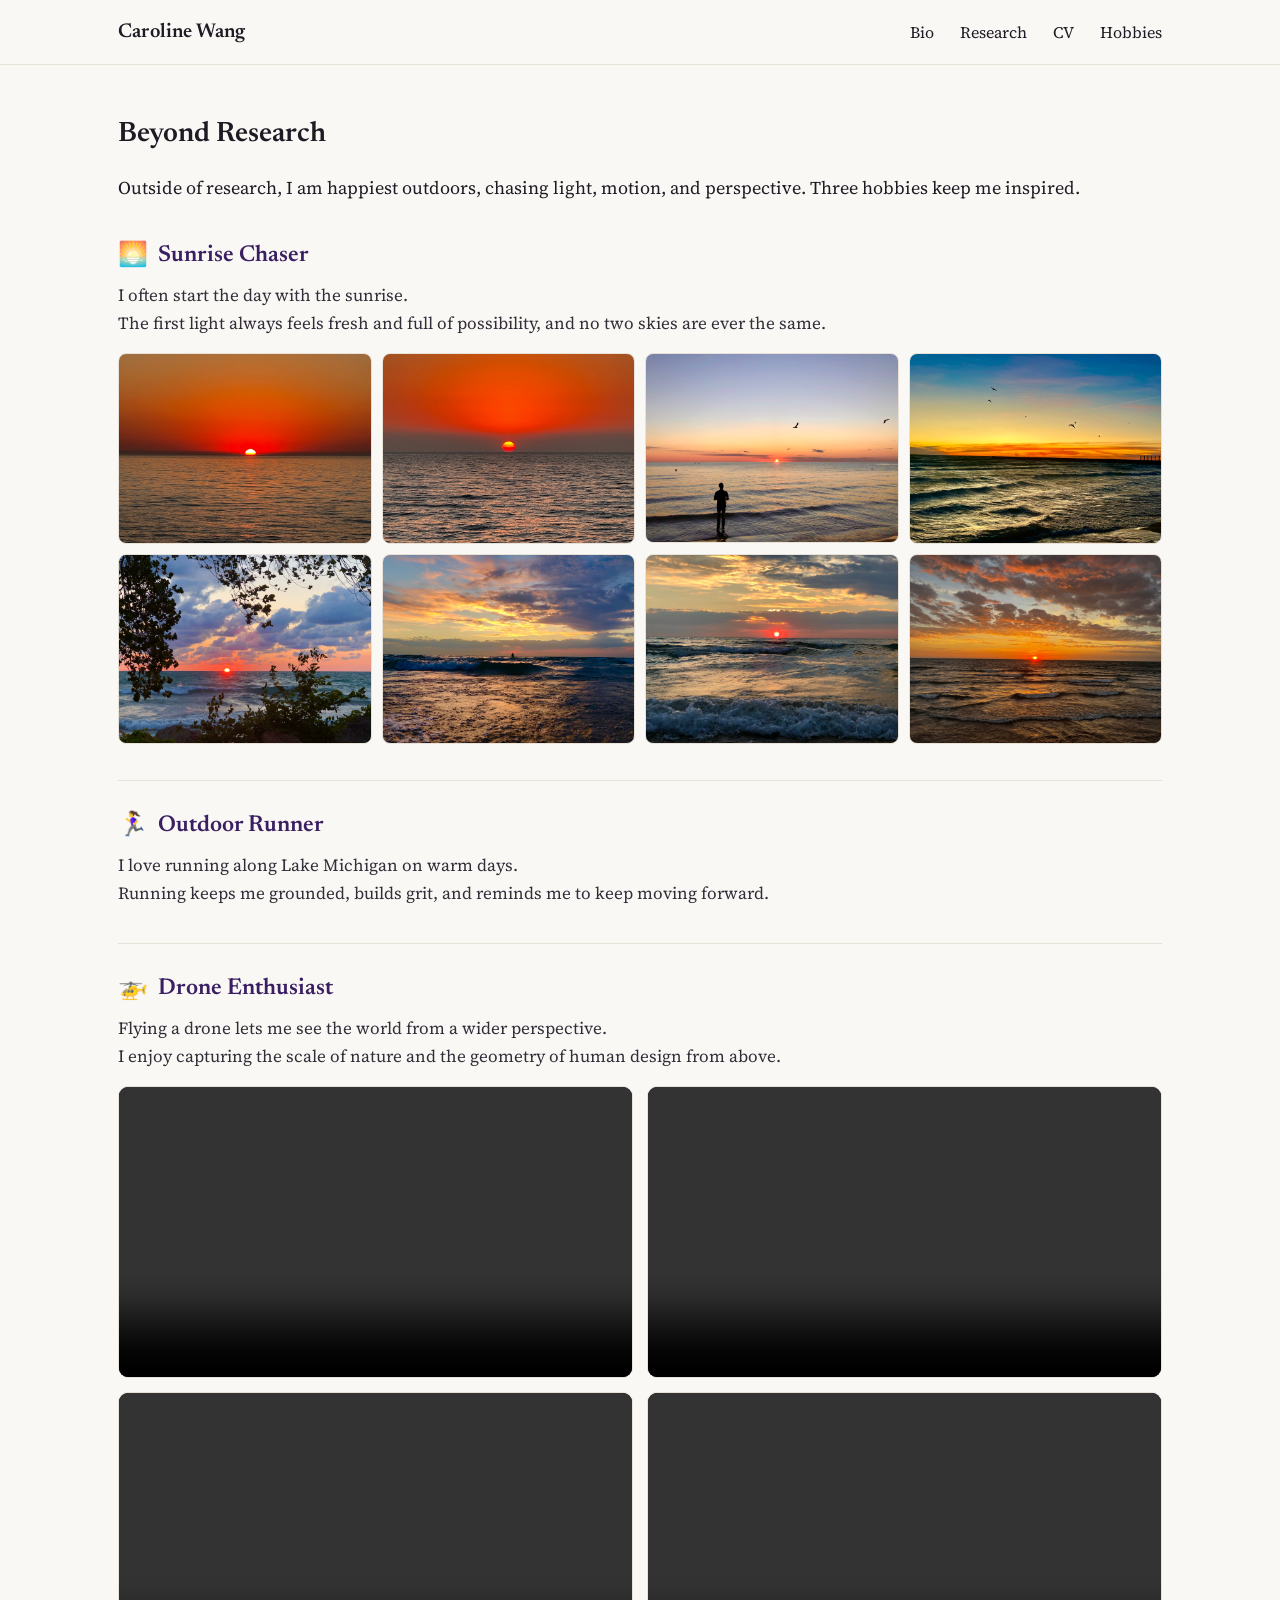
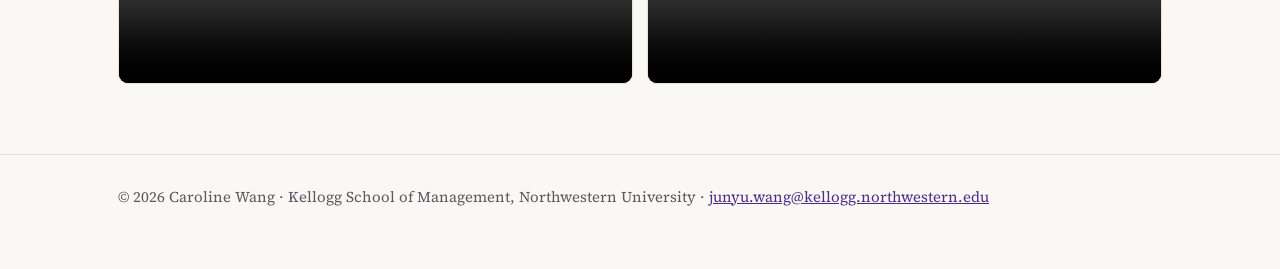
==== hobbies.html @ 446d6ba0 "Publish academic website Co-Authored-By: Claude Opus 4.8 <noreply@anthropic.com>" ====
<!DOCTYPE html>
<html lang="en">
<head>
<meta charset="utf-8">
<meta name="viewport" content="width=device-width, initial-scale=1">
<title>Beyond Research — Caroline Wang</title>
<meta name="description" content="Beyond research — hobbies and interests of Caroline Wang: sunrise photography, running, and drone flying.">
<meta name="author" content="Caroline Wang">
<link rel="preconnect" href="https://fonts.googleapis.com">
<link rel="preconnect" href="https://fonts.gstatic.com" crossorigin>
<link href="https://fonts.googleapis.com/css2?family=Newsreader:ital,opsz,wght@0,6..72,400;0,6..72,500;0,6..72,600;1,6..72,400&family=Source+Serif+4:opsz,wght@8..60,400;8..60,500;8..60,600&display=swap" rel="stylesheet">
<link rel="stylesheet" href="styles.css">
</head>
<body>

  <nav><div class="wrap">
    <a class="brand" href="index.html">Caroline Wang</a>
    <ul>
      <li><a href="index.html">Bio</a></li>
      <li><a href="research.html">Research</a></li>
      <li><a href="files/cv_caroline.pdf" target="_blank" rel="noopener">CV</a></li>
      <li><a href="hobbies.html">Hobbies</a></li>
    </ul>
  </div></nav>

  <section class="nobordertop"><div class="wrap">
    <h2>Beyond Research</h2>
    <p class="about" style="margin:0 0 30px;">Outside of research, I am happiest outdoors, chasing light, motion, and perspective. Three hobbies keep me inspired.</p>

    <div class="hobby-block">
      <h3><span class="ico">🌅</span> Sunrise Chaser</h3>
      <p>I often start the day with the sunrise.<br>The first light always feels fresh and full of possibility, and no two skies are ever the same.</p>
      <div class="gallery">
        <img src="files/sunrise1.jpg" alt="Sunrise">
        <img src="files/sunrise2.jpg" alt="Sunrise">
        <img src="files/sunrise3.jpg" alt="Sunrise">
        <img src="files/sunrise4.jpg" alt="Sunrise">
        <img src="files/sunrise5.jpg" alt="Sunrise">
        <img src="files/sunrise6.jpg" alt="Sunrise">
        <img src="files/sunrise7.jpg" alt="Sunrise">
        <img src="files/sunrise8.jpg" alt="Sunrise">
      </div>
    </div>

    <div class="hobby-block">
      <h3><span class="ico">🏃‍♀️</span> Outdoor Runner</h3>
      <p>I love running along Lake Michigan on warm days.<br>Running keeps me grounded, builds grit, and reminds me to keep moving forward.</p>
    </div>

    <div class="hobby-block">
      <h3><span class="ico">🚁</span> Drone Enthusiast</h3>
      <p>Flying a drone lets me see the world from a wider perspective.<br>I enjoy capturing the scale of nature and the geometry of human design from above.</p>
      <div class="videos">
        <div class="video"><video src="files/drone1.mp4" controls preload="metadata" playsinline></video></div>
        <div class="video"><video src="files/drone2.mp4" controls preload="metadata" playsinline></video></div>
        <div class="video"><video src="files/drone3.mp4" controls preload="metadata" playsinline></video></div>
        <div class="video"><video src="files/drone4.mp4" controls preload="metadata" playsinline></video></div>
      </div>
    </div>
  </div></section>

  <footer><div class="wrap">© 2026 Caroline Wang · Kellogg School of Management, Northwestern University · <a href="mailto:junyu.wang@kellogg.northwestern.edu">junyu.wang@kellogg.northwestern.edu</a></div></footer>
</body>
</html>
---- styles.css ----
:root{
  --purple:#4E2A84;        /* Northwestern Purple = your CV's RGB 78,42,132 */
  --purple-dark:#3a1f63;
  --ink:#1f1b24;
  --muted:#5c5660;
  --bg:#faf8f4;            /* warm off-white */
  --line:#e7e1d8;
  --chip:#f1ebe1;
  --maxw:1100px;
}
*{box-sizing:border-box;}
body{
  margin:0;background:var(--bg);color:var(--ink);
  font-family:"Source Serif 4",Georgia,serif;font-size:18px;line-height:1.65;
  -webkit-font-smoothing:antialiased;
}
.wrap{max-width:var(--maxw);margin:0 auto;padding:0 28px;}

/* nav */
nav{position:sticky;top:0;background:rgba(250,248,244,.92);backdrop-filter:blur(6px);
  border-bottom:1px solid var(--line);z-index:10;}
nav .wrap{display:flex;align-items:center;justify-content:space-between;height:64px;}
nav .brand{font-family:"Newsreader",serif;font-weight:600;font-size:20px;letter-spacing:.01em;}
nav ul{list-style:none;display:flex;gap:26px;margin:0;padding:0;}
nav a{color:var(--ink);text-decoration:none;font-size:16px;}
nav a:hover{color:var(--purple);}

/* hero */
header.hero{padding:60px 0 38px;}
.hero .wrap{display:grid;grid-template-columns:360px 1fr;gap:48px;align-items:center;}
h1{font-family:"Newsreader",serif;font-weight:600;font-size:46px;line-height:1.05;margin:0 0 10px;letter-spacing:-.01em;}
.role{font-size:19px;color:var(--muted);margin:0 0 3px;}
.status{display:inline-block;margin-top:12px;color:var(--purple);font-weight:600;
  border:1px solid var(--purple);border-radius:999px;padding:4px 14px;font-size:15px;}
.brandline{font-style:italic;font-size:20px;line-height:1.5;margin:22px 0 0;color:#332d39;max-width:34em;}
.tags{margin:18px 0 0;display:flex;flex-direction:column;align-items:flex-start;gap:8px;}
.tag{background:var(--chip);color:#4a4451;border:1px solid var(--line);border-radius:6px;
  padding:4px 11px;font-size:14.5px;}
/* swap the placeholder for a real photo: replace the <div class="photo">…</div>
   with  <img class="photo" src="files/headshot.jpg" alt="Caroline Wang">  */
.photo{width:100%;height:auto;border-radius:8px;border:1px solid var(--line);display:block;}
.btns{margin-top:24px;display:flex;gap:14px;flex-wrap:wrap;}
.btn{display:inline-block;background:var(--purple);color:#fff;text-decoration:none;
  padding:11px 20px;border-radius:6px;font-size:16px;}
.btn:hover{background:var(--purple-dark);}
.btn.ghost{background:transparent;color:var(--purple);border:1px solid var(--purple);}
.meta{margin-top:20px;color:var(--muted);font-size:16px;}
.meta a{color:var(--purple);}
.herotext h1{margin-top:0;}
.herotext .bio{margin:16px 0 0;}

/* sections */
section{padding:34px 0;border-top:1px solid var(--line);}
section.nobordertop{border-top:none;padding-top:46px;}
h2{font-family:"Newsreader",serif;font-weight:600;font-size:28px;margin:0 0 16px;}
.about p{margin:0 0 12px;}
.group{font-family:"Newsreader",serif;font-weight:600;font-size:21px;color:var(--purple-dark);
  margin:28px 0 14px;}
.group:first-of-type{margin-top:6px;}
.paper{margin:0 0 22px;}
.paper .ttl{font-weight:600;font-size:19px;line-height:1.4;}
.paper .ttl a{color:var(--ink);text-decoration:none;border-bottom:1px solid var(--line);}
.paper .ttl a:hover{color:var(--purple);border-color:var(--purple);}
.badge{display:inline-block;background:var(--purple);color:#fff;font-size:12px;
  letter-spacing:.05em;text-transform:uppercase;border-radius:4px;padding:2px 8px;margin-right:8px;vertical-align:2px;}
.auth{color:var(--muted);font-size:16px;margin:2px 0;}
.auth a{color:var(--purple);text-decoration:none;}
.auth a:hover{text-decoration:underline;}
.award{color:var(--muted);font-size:16px;margin:2px 0;font-style:italic;}
.award a{color:var(--purple);text-decoration:none;}
.award a:hover{text-decoration:underline;}
.abs{font-size:16.5px;color:#332d39;margin:6px 0 0;}
.paper .auth,.paper .award,.paper .links,.paper .abs{margin-left:22px;}
.links{margin-top:7px;}
.links a{color:var(--purple);font-size:15px;margin-right:14px;text-decoration:none;}
.links a:hover{text-decoration:underline;}
.links a.abs-toggle{cursor:pointer;}
.links a.abs-toggle::after{content:" \25B8";font-size:.85em;}      /* ▸ collapsed */
.links a.abs-toggle.open::after{content:" \25BE";}                 /* ▾ expanded */
footer{padding:30px 0 60px;border-top:1px solid var(--line);color:var(--muted);font-size:15px;}
footer a{color:var(--purple);}

/* education */
.edu{margin:0 0 18px;display:flex;justify-content:space-between;gap:20px;align-items:baseline;}
.edu .inst{font-weight:600;margin-bottom:5px;}
.edu .loc{color:var(--muted);font-weight:400;font-size:0.92em;}
.edu .deg{color:var(--muted);font-size:16.5px;line-height:1.5;}
.edu .yr{color:var(--muted);font-size:15px;white-space:nowrap;}

/* hobbies */
.hobbies-grid{display:grid;grid-template-columns:repeat(auto-fit,minmax(210px,1fr));gap:18px;margin-top:6px;}
.hobby{background:#fff;border:1px solid var(--line);border-radius:10px;padding:20px;}
.hobby .ico{font-size:26px;display:block;margin-bottom:8px;line-height:1;}
.hobby h3{font-family:"Newsreader",serif;font-weight:600;font-size:19px;margin:0 0 6px;color:var(--purple-dark);}
.hobby p{margin:0;font-size:16px;color:#332d39;}

/* hobbies — per-hobby blocks with media */
.hobby-block{margin:0 0 36px;padding-top:26px;border-top:1px solid var(--line);}
.hobby-block:first-of-type{border-top:none;padding-top:4px;}
.hobby-block h3{font-family:"Newsreader",serif;font-weight:600;font-size:23px;margin:0 0 6px;
  color:var(--purple-dark);display:flex;align-items:center;gap:10px;}
.hobby-block h3 .ico{font-size:24px;line-height:1;}
.hobby-block p{margin:0 0 16px;font-size:17px;color:#332d39;}
.gallery{display:grid;grid-template-columns:repeat(4,1fr);gap:10px;}
.gallery img{width:100%;height:auto;border-radius:8px;border:1px solid var(--line);display:block;}
.gallery .ph{height:130px;border-radius:8px;border:1px dashed #cfc6b6;background:#f3eee5;
  display:flex;align-items:center;justify-content:center;color:var(--muted);font-size:13px;text-align:center;}
.video{position:relative;padding-bottom:56.25%;height:0;overflow:hidden;border-radius:10px;border:1px solid var(--line);}
.video iframe,.video video{position:absolute;top:0;left:0;width:100%;height:100%;border:0;background:#000;}
.videos{display:grid;grid-template-columns:repeat(2,1fr);gap:14px;margin-top:4px;}
.video-ph{position:relative;padding-bottom:50%;border-radius:10px;border:1px dashed #cfc6b6;background:#f3eee5;}
.video-ph span{position:absolute;top:50%;left:50%;transform:translate(-50%,-50%);color:var(--muted);font-size:14px;}

@media(max-width:680px){
  .hero .wrap{grid-template-columns:1fr;}
  .photo{width:240px;height:auto;align-self:start;}
  .gallery{grid-template-columns:repeat(2,1fr);}
  .videos{grid-template-columns:1fr;}
  h1{font-size:36px;}nav ul{gap:16px;}
  .edu{flex-direction:column;gap:2px;}
}
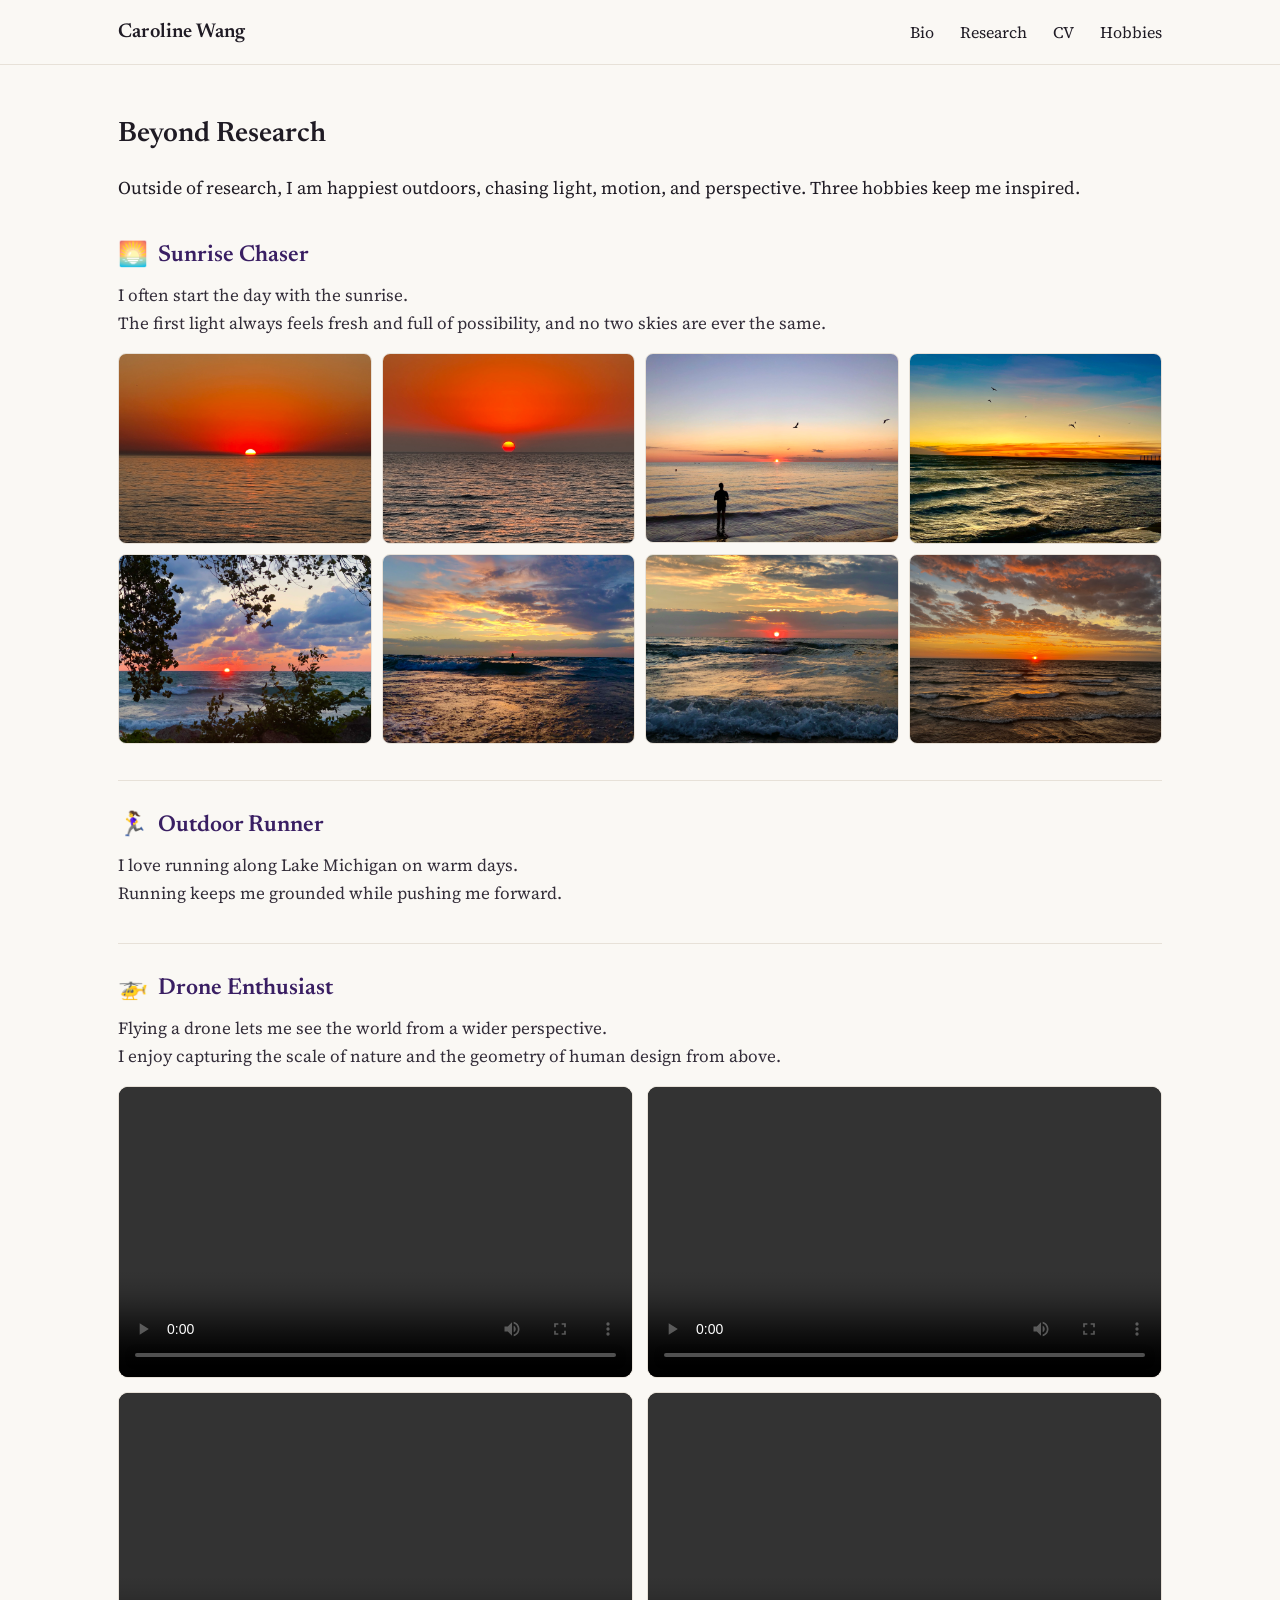
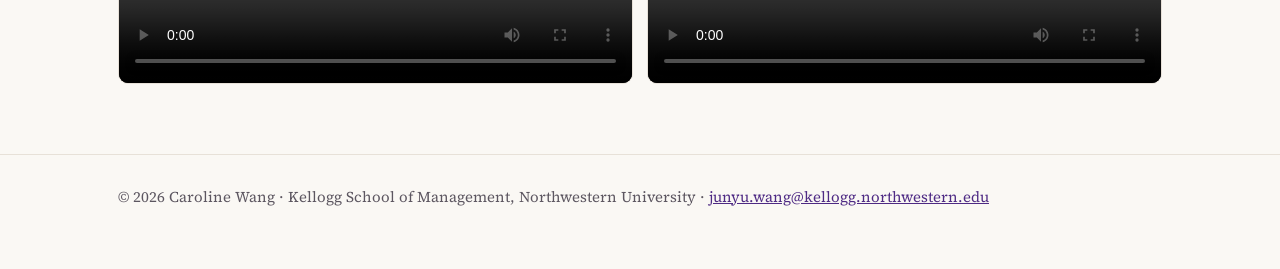
==== commit c3ed17c9: "Reword running line on hobbies page Co-Authored-By: Claude Opus 4.8 <noreply@anthropic.com>" ====
--- a/hobbies.html
+++ b/hobbies.html
@@ -44,7 +44,7 @@
 
     <div class="hobby-block">
       <h3><span class="ico">🏃‍♀️</span> Outdoor Runner</h3>
-      <p>I love running along Lake Michigan on warm days.<br>Running keeps me grounded, builds grit, and reminds me to keep moving forward.</p>
+      <p>I love running along Lake Michigan on warm days.<br>Running keeps me grounded while pushing me forward.</p>
     </div>
 
     <div class="hobby-block">
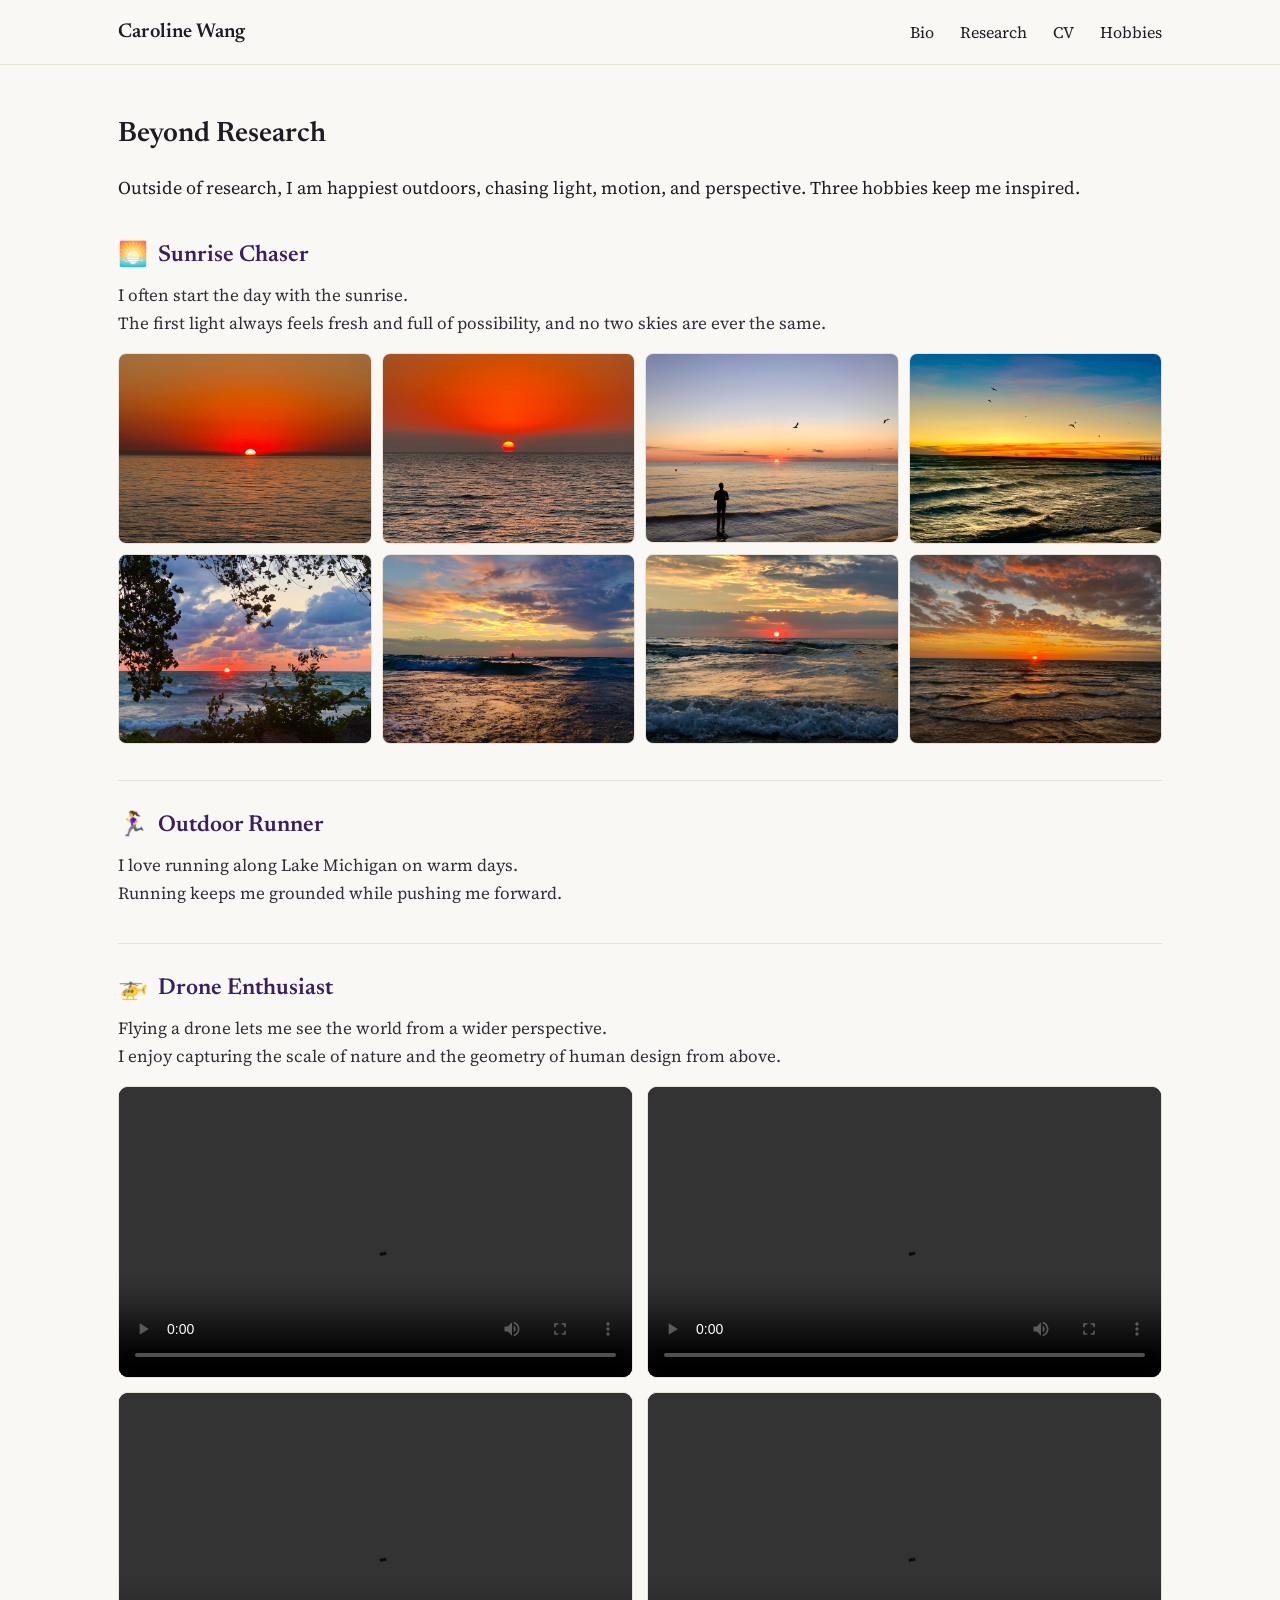
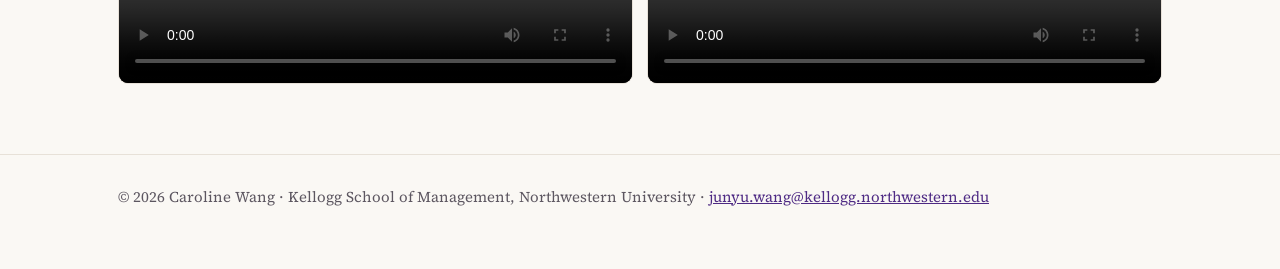
==== commit 3053d2ac: "Add SEO essentials so Google can index the site - Add robots.txt and sitemap.xml (repo root) - Add r" ====
--- a/hobbies.html
+++ b/hobbies.html
@@ -6,6 +6,16 @@
 <title>Beyond Research — Caroline Wang</title>
 <meta name="description" content="Beyond research — hobbies and interests of Caroline Wang: sunrise photography, running, and drone flying.">
 <meta name="author" content="Caroline Wang">
+<link rel="canonical" href="https://carolinejunyuwang.github.io/hobbies.html">
+<!-- Open Graph (controls the preview when the link is shared) -->
+<meta property="og:title" content="Beyond Research — Caroline Wang">
+<meta property="og:site_name" content="Caroline Wang">
+<meta property="og:description" content="Beyond research — hobbies and interests of Caroline Wang: sunrise photography, running, and drone flying.">
+<meta property="og:type" content="website">
+<meta property="og:url" content="https://carolinejunyuwang.github.io/hobbies.html">
+<meta property="og:image" content="https://carolinejunyuwang.github.io/files/headshot.jpg">
+<meta name="twitter:card" content="summary_large_image">
+<meta name="twitter:image" content="https://carolinejunyuwang.github.io/files/headshot.jpg">
 <link rel="preconnect" href="https://fonts.googleapis.com">
 <link rel="preconnect" href="https://fonts.gstatic.com" crossorigin>
 <link href="https://fonts.googleapis.com/css2?family=Newsreader:ital,opsz,wght@0,6..72,400;0,6..72,500;0,6..72,600;1,6..72,400&family=Source+Serif+4:opsz,wght@8..60,400;8..60,500;8..60,600&display=swap" rel="stylesheet">
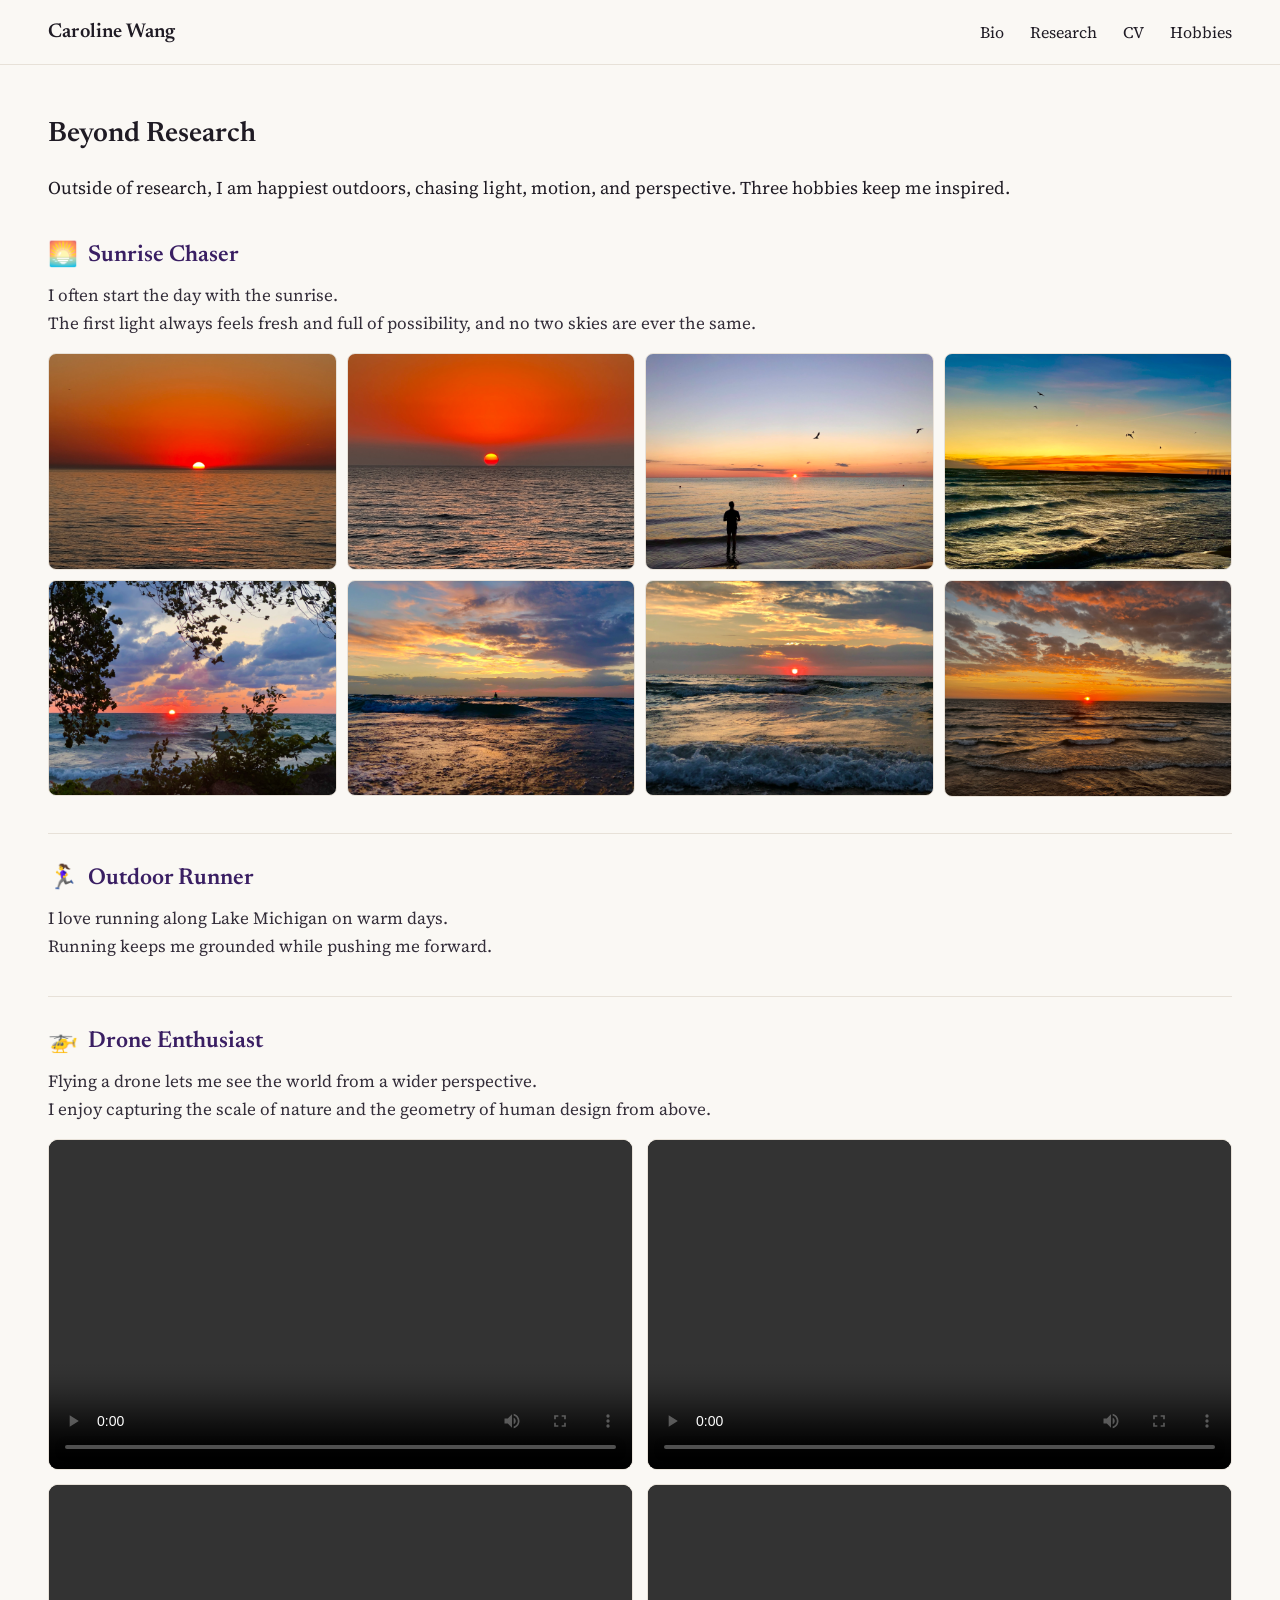
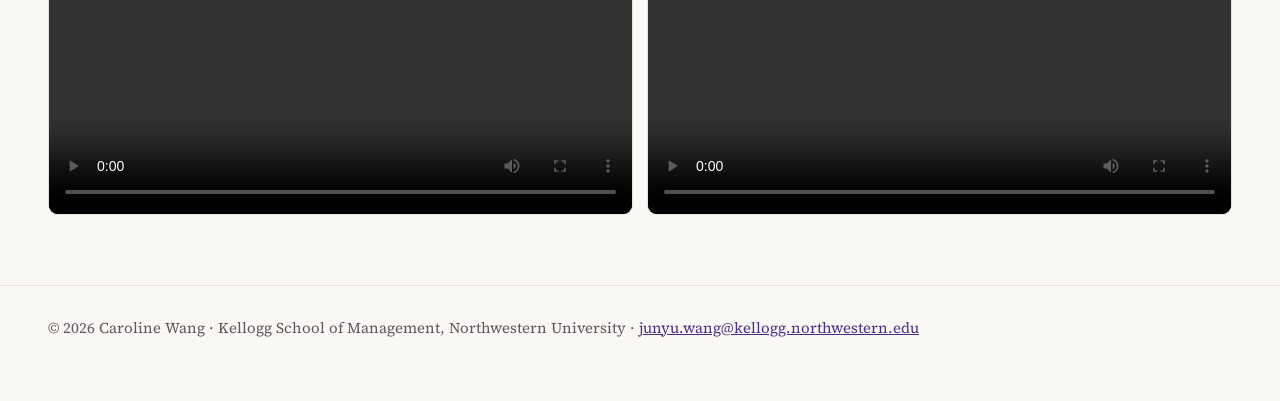
==== commit 57f93a8f: "Add CW monogram favicon; surface LLM keywords The site had no favicon at all — /favicon.ico returned" ====
--- a/hobbies.html
+++ b/hobbies.html
@@ -7,6 +7,8 @@
 <meta name="description" content="Beyond research — hobbies and interests of Caroline Wang: sunrise photography, running, and drone flying.">
 <meta name="author" content="Caroline Wang">
 <link rel="canonical" href="https://carolinejunyuwang.github.io/hobbies.html">
+<link rel="icon" href="favicon.ico" sizes="any">
+<link rel="apple-touch-icon" href="apple-touch-icon.png">
 <!-- Open Graph (controls the preview when the link is shared) -->
 <meta property="og:title" content="Beyond Research — Caroline Wang">
 <meta property="og:site_name" content="Caroline Wang">
--- a/styles.css
+++ b/styles.css
@@ -6,7 +6,7 @@
   --bg:#faf8f4;            /* warm off-white */
   --line:#e7e1d8;
   --chip:#f1ebe1;
-  --maxw:1100px;
+  --maxw:1240px;
 }
 *{box-sizing:border-box;}
 body{
@@ -27,9 +27,9 @@
 
 /* hero */
 header.hero{padding:60px 0 38px;}
-.hero .wrap{display:grid;grid-template-columns:360px 1fr;gap:48px;align-items:center;}
-h1{font-family:"Newsreader",serif;font-weight:600;font-size:46px;line-height:1.05;margin:0 0 10px;letter-spacing:-.01em;}
-.role{font-size:19px;color:var(--muted);margin:0 0 3px;}
+.hero .wrap{display:grid;grid-template-columns:380px 1fr;gap:44px;align-items:start;}
+h1{font-family:"Newsreader",serif;font-weight:600;font-size:38px;line-height:1.05;margin:0 0 10px;letter-spacing:-.01em;}
+.role{font-size:17px;color:var(--muted);margin:0 0 3px;}
 .status{display:inline-block;margin-top:12px;color:var(--purple);font-weight:600;
   border:1px solid var(--purple);border-radius:999px;padding:4px 14px;font-size:15px;}
 .brandline{font-style:italic;font-size:20px;line-height:1.5;margin:22px 0 0;color:#332d39;max-width:34em;}
@@ -47,7 +47,7 @@
 .meta{margin-top:20px;color:var(--muted);font-size:16px;}
 .meta a{color:var(--purple);}
 .herotext h1{margin-top:0;}
-.herotext .bio{margin:16px 0 0;}
+.herotext .bio{margin:16px 0 0;font-size:16px;}
 
 /* sections */
 section{padding:34px 0;border-top:1px solid var(--line);}
@@ -70,7 +70,8 @@
 .award a{color:var(--purple);text-decoration:none;}
 .award a:hover{text-decoration:underline;}
 .abs{font-size:16.5px;color:#332d39;margin:6px 0 0;}
-.paper .auth,.paper .award,.paper .links,.paper .abs{margin-left:22px;}
+.pubstatus{margin:6px 0 2px;}
+.paper .auth,.paper .award,.paper .links,.paper .abs,.paper .pubstatus{margin-left:22px;}
 .links{margin-top:7px;}
 .links a{color:var(--purple);font-size:15px;margin-right:14px;text-decoration:none;}
 .links a:hover{text-decoration:underline;}
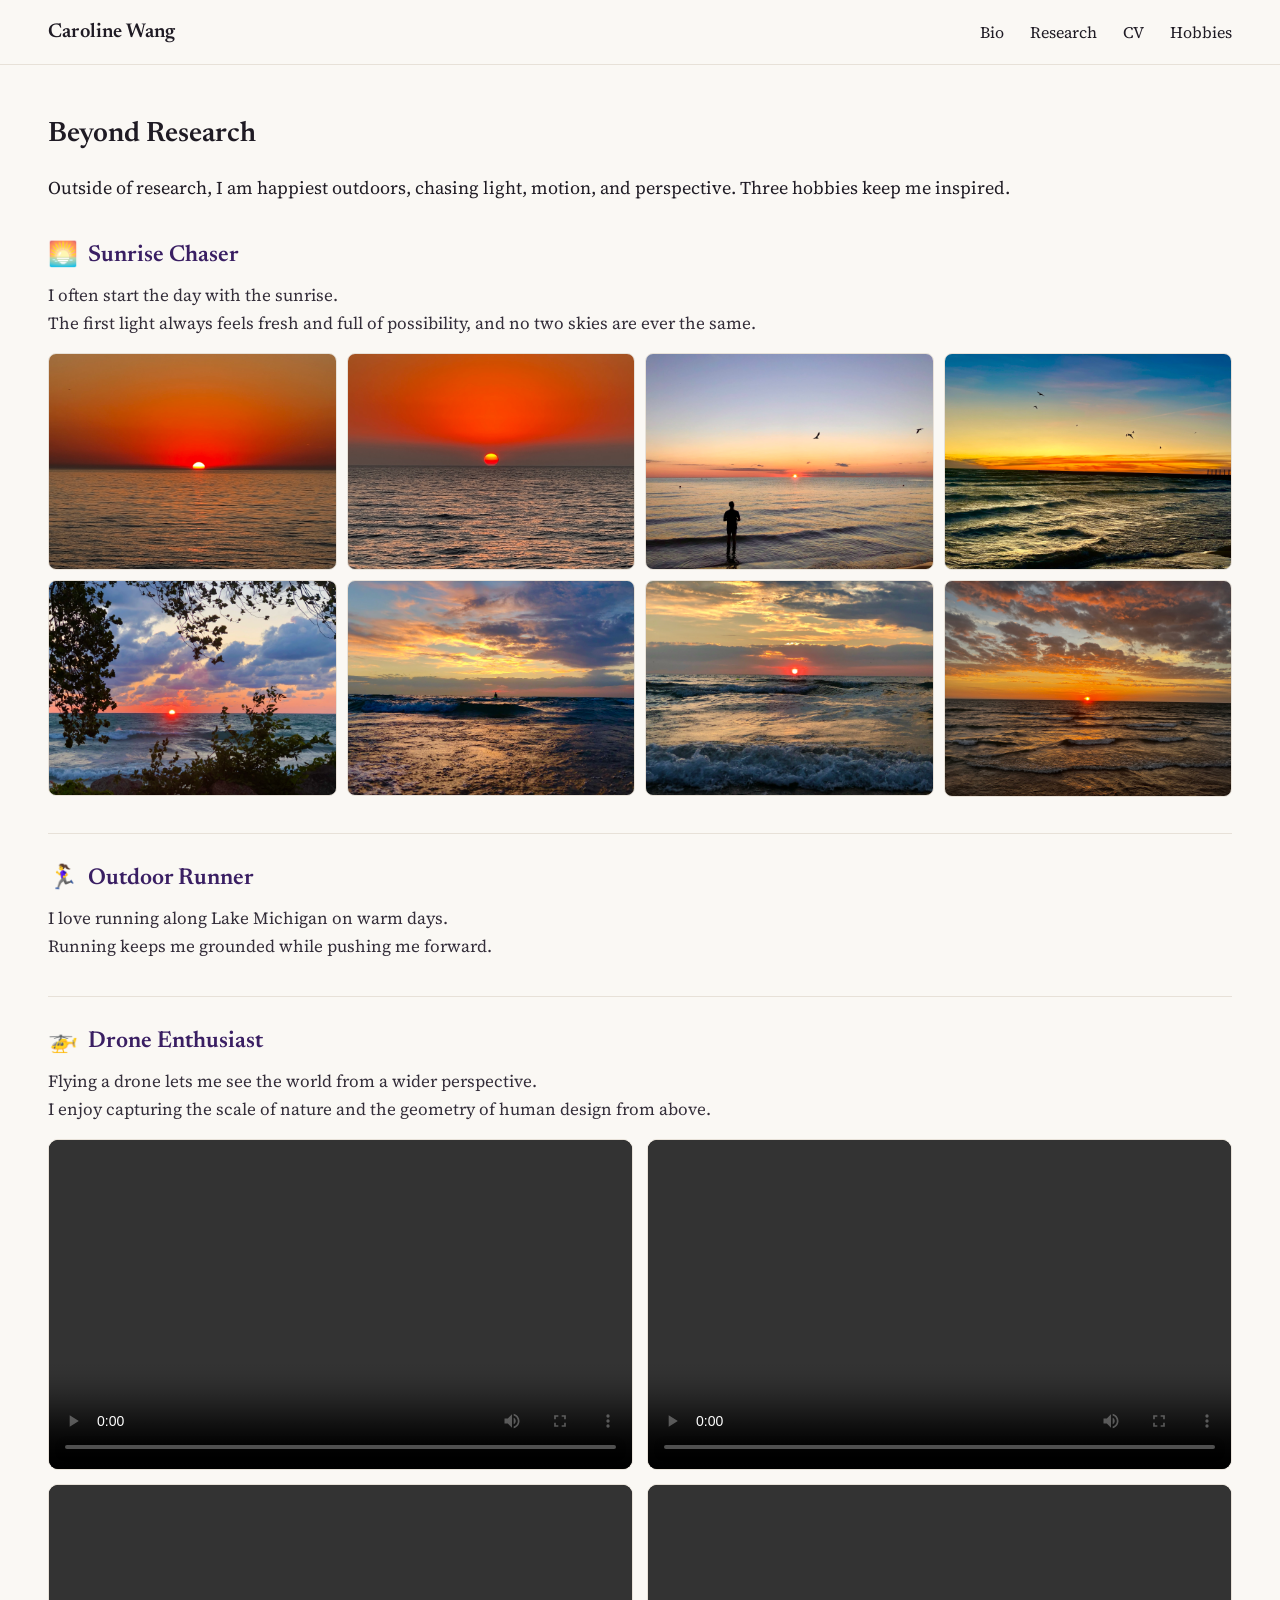
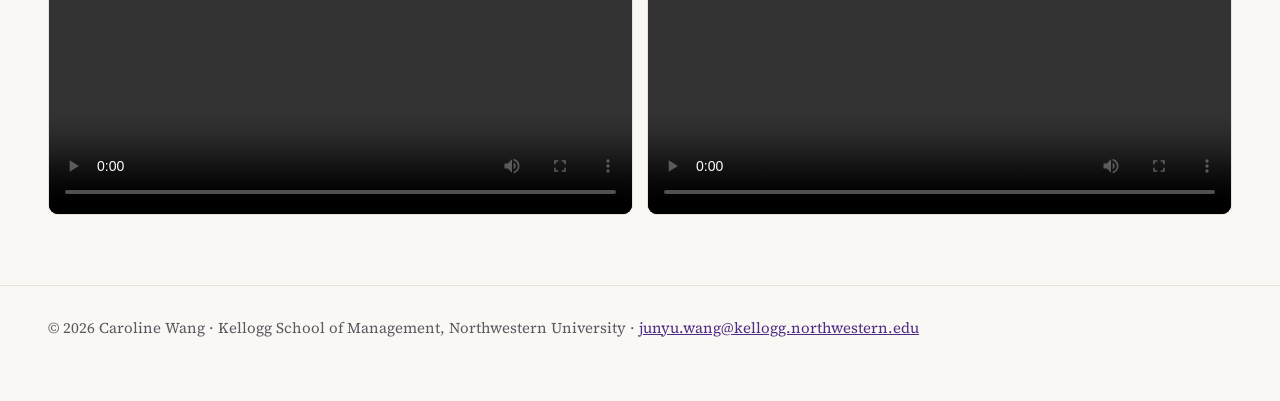
==== commit 2dd51799: "Version favicon URLs to bypass cached no-icon state Browsers cache favicons in a store separate from" ====
--- a/hobbies.html
+++ b/hobbies.html
@@ -7,8 +7,8 @@
 <meta name="description" content="Beyond research — hobbies and interests of Caroline Wang: sunrise photography, running, and drone flying.">
 <meta name="author" content="Caroline Wang">
 <link rel="canonical" href="https://carolinejunyuwang.github.io/hobbies.html">
-<link rel="icon" href="favicon.ico" sizes="any">
-<link rel="apple-touch-icon" href="apple-touch-icon.png">
+<link rel="icon" href="favicon.ico?v=2" sizes="any">
+<link rel="apple-touch-icon" href="apple-touch-icon.png?v=2">
 <!-- Open Graph (controls the preview when the link is shared) -->
 <meta property="og:title" content="Beyond Research — Caroline Wang">
 <meta property="og:site_name" content="Caroline Wang">
